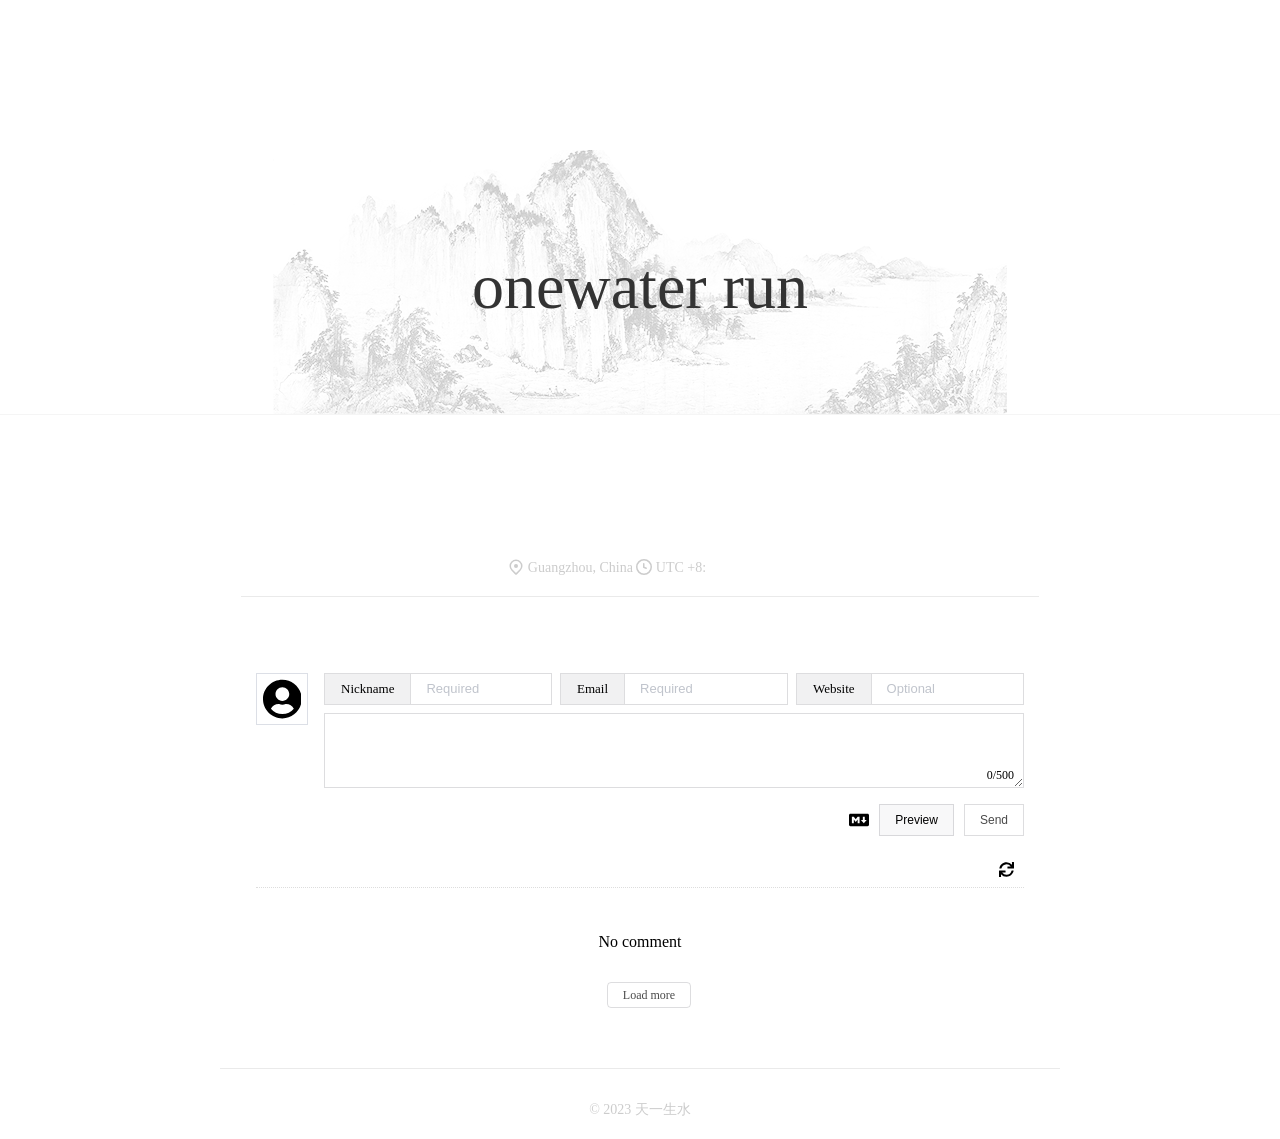
==== index.html @ 8c9af1e5 "twikoo" ====
<html>
<head>
<title>天一生水</title>
<meta name="description" content="天一生水,onewater run">
<link rel="icon" href="/onewaterrun.png"/>
<script src="/2022.11.3.js" crossorigin="anonymous"></script>
<link rel='stylesheet' href='https://font.sec.miui.com/font/css?family=MiSans:100,300,450,500,650:Chinese_Simplify,Latin&display=swap' type='text/css' media='screen' />
<style>
html, body {
    width: 100%;
    height: 100%;
}

body {
    margin: 0;
    min-height: 560px;
    min-width: 800px;
    font-family: 'MiSans';
}

.main {
    position: relative;
    top: 50%;
    margin-top: -300px;
}

.titleouter {
    border-bottom: 1px solid #f5f5f5;
}

.title {
    width: 800px;
    position: relative;
    margin: 0 auto;
    padding-top: 100px;
    padding-bottom: 90px;
    font-family: 'MiSans';
    font-weight: 100;
    font-size: 64px;
    text-align: center;
    color: #333333;
    background: url(/background.png) no-repeat center bottom;
    background-size: 800px;
}

.title img {
    vertical-align: bottom;
}

.icon {
    padding-top: 70px;
    padding-bottom: 70px;
    text-align: center;
}

.icon a {
    color: black;
    text-decoration: none;
    font-size: 0;
    margin: 0 30px;
}

.icon i {
    font-size: 28px;
    color: #cccccc;
}
.icon svg {
   width:28px;

}

.icon i:hover {
    color: #ff4500;
}

.invite {
    position: absolute;
    top: 20px;
    right: 100px;
    text-align: center;
    display: none;
}

.invite a {
    color: black;
    text-decoration: none;
    font-size: 16px;
    background: rgb(66, 133, 244);
    color: white;
    padding: 5px 10px;
}

.invite a:hover {
    background: rgb(130, 177, 255);
}

.footer {
    width: 840px;
	position: relative;
    margin: 0 auto;
    padding: 2rem 0;
    border-top: 1px solid #eaeaea;
    font-size: 14px;
    font-family: 'MiSans';
    font-weight: 500;
    text-align: center;
    color: #CCCCCC;
    padding-bottom: 20px;
}

.footer a {
    color: #cccccc;
}

.twikoo {margin:1rem auto;max-width: 60%;padding: 60px 15px 40px; border-top: 1px solid #eaeaea;}
.tk-footer {display:none;}

.state {
    color: #cccccc;
    line-height: 1.8;
	text-align: center;
    font-size: 14px;
}

.state a {
    color: #cccccc;
    text-decoration: none;
}
.state span {
    width: 62px;
    display: inline-block;
}
</style>
</head>
<body>
<div class="main">
    <div class="titleouter">
        <div class="title">onewater run</div>
    </div>
  
<div class="icon">
        <a href="https://www.jiangyu.org/" target="_blank">
        <i class="fa-solid fa-blog" title="博客"></i>
        </a>

        <a href="https://ipc.name/" target="_blank">
        <i class="fa-solid fa-shield" title="安防.视频监控"></i>
        </a>
       
       
        <a href="https://www.sudongpo.cc" target="_blank">
        <i class="fa-regular fa-lightbulb" title="苏轼研究"></i>
        </a>
       
        <a href="https://hao.jiangyu.org" target="_blank">
        <i class="fa-solid fa-bookmark" title="书签"></i>
        </a>
</div>
   
   
   
<div class="state">
<svg aria-hidden="true" focusable="false" role="img" class="StyledOcticon-sc-1lhyyr-0 jYlbIx" viewBox="0 0 16 16" width="16" height="16" fill="currentColor" style="display: inline-block; user-select: none; vertical-align: text-bottom; overflow: visible;"><path fill-rule="evenodd" d="M11.536 3.464a5 5 0 010 7.072L8 14.07l-3.536-3.535a5 5 0 117.072-7.072v.001zm1.06 8.132a6.5 6.5 0 10-9.192 0l3.535 3.536a1.5 1.5 0 002.122 0l3.535-3.536zM8 9a2 2 0 100-4 2 2 0 000 4z"></path></svg> Guangzhou, China
   
<svg aria-hidden="true" focusable="false" role="img" class="StyledOcticon-sc-1lhyyr-0 jYlbIx" viewBox="0 0 16 16" width="16" height="16" fill="currentColor" style="display: inline-block; user-select: none; vertical-align: text-bottom; overflow: visible;"><path fill-rule="evenodd" d="M1.5 8a6.5 6.5 0 1113 0 6.5 6.5 0 01-13 0zM8 0a8 8 0 100 16A8 8 0 008 0zm.5 4.75a.75.75 0 00-1.5 0v3.5a.75.75 0 00.471.696l2.5 1a.75.75 0 00.557-1.392L8.5 7.742V4.75z"></path></svg>
<a href="https://time.is/China" id="time_is_link" rel="nofollow" style="text-decoration: none"></a>UTC +8:</a>
<span id="China_z43d">  </span>
<!--<script src="//widget.time.is/t.js"></script>-->
<script>
time_is_widget.init({China_z43d:{}});
</script>
</div>
   

<div id="tcomment"></div>
<!-- <script src="https://cdn.staticfile.org/twikoo/1.6.8/twikoo.all.min.js"></script>-->
<script>
twikoo.init({
  envId: 'http://43.136.20.100:8081/',
  el: '#tcomment',
})
</script>
   

<div class="footer">&copy; 2023 天一生水</div>

</div>
</body>
</html>
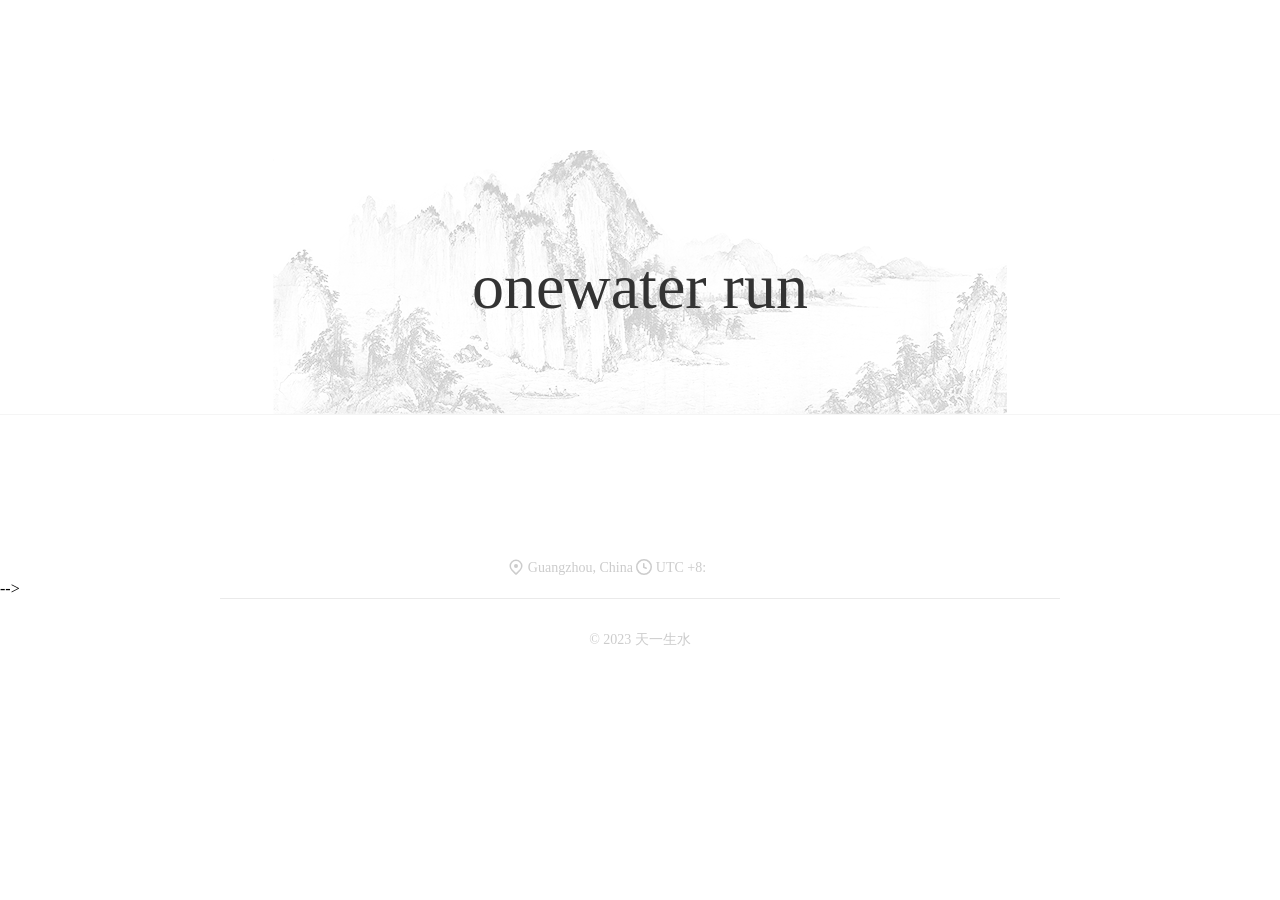
==== commit 2d033cab: "add" ====
--- a/index.html
+++ b/index.html
@@ -172,16 +172,16 @@
 </script>
 </div>
    
-
+<!--
 <div id="tcomment"></div>
-<!-- <script src="https://cdn.staticfile.org/twikoo/1.6.8/twikoo.all.min.js"></script>-->
+<!-- <script src="https://cdn.jiangyu.org/cdn/twikoo.js"></script>-->
 <script>
 twikoo.init({
-  envId: 'http://43.136.20.100:8081/',
+  envId: 'https://twikoo.onewater.run/',
   el: '#tcomment',
 })
 </script>
-   
+-->
 
 <div class="footer">&copy; 2023 天一生水</div>
 
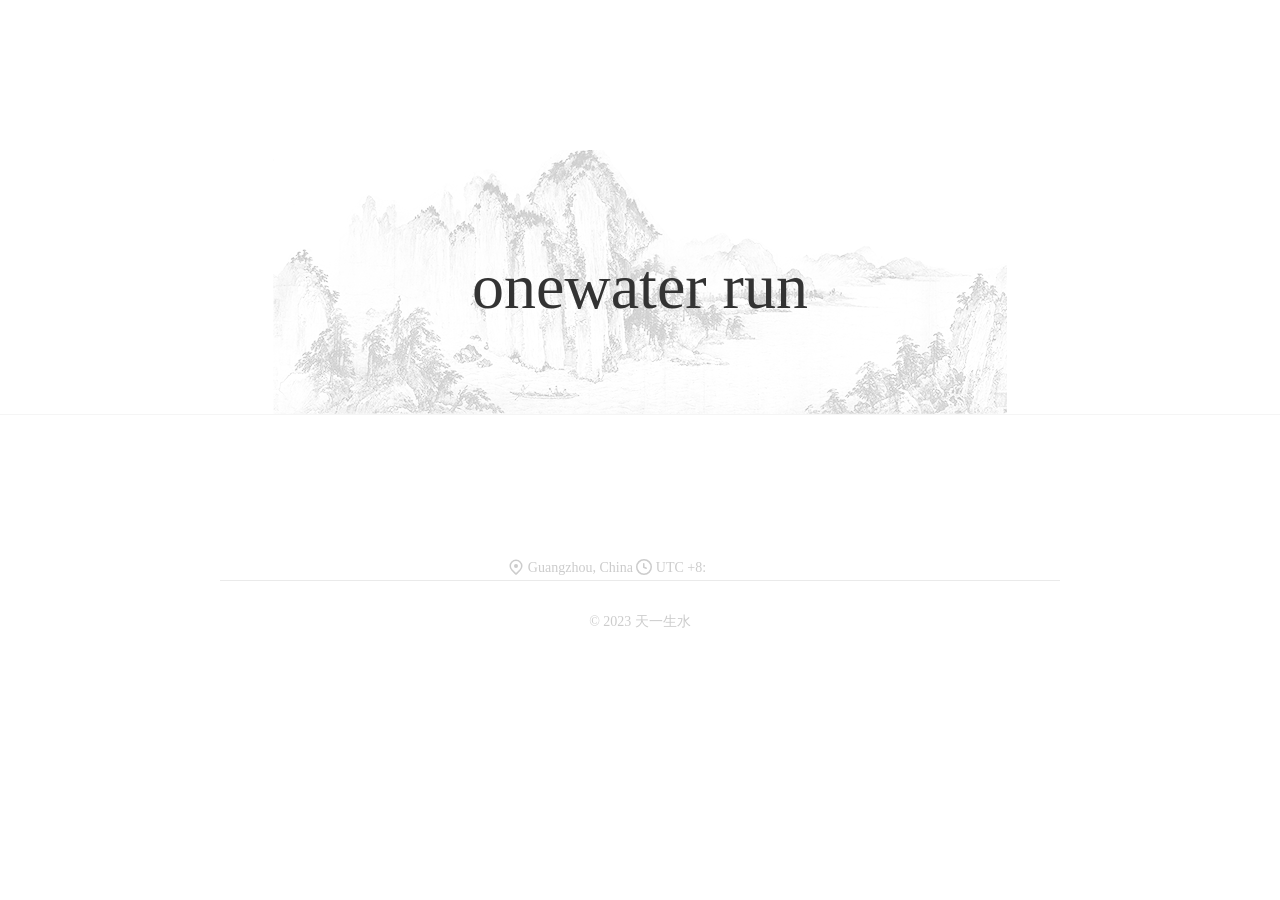
==== commit f5ee326e: "fix" ====
--- a/index.html
+++ b/index.html
@@ -174,7 +174,7 @@
    
 <!--
 <div id="tcomment"></div>
-<!-- <script src="https://cdn.jiangyu.org/cdn/twikoo.js"></script>-->
+<script src="https://cdn.jiangyu.org/cdn/twikoo.js"></script>
 <script>
 twikoo.init({
   envId: 'https://twikoo.onewater.run/',
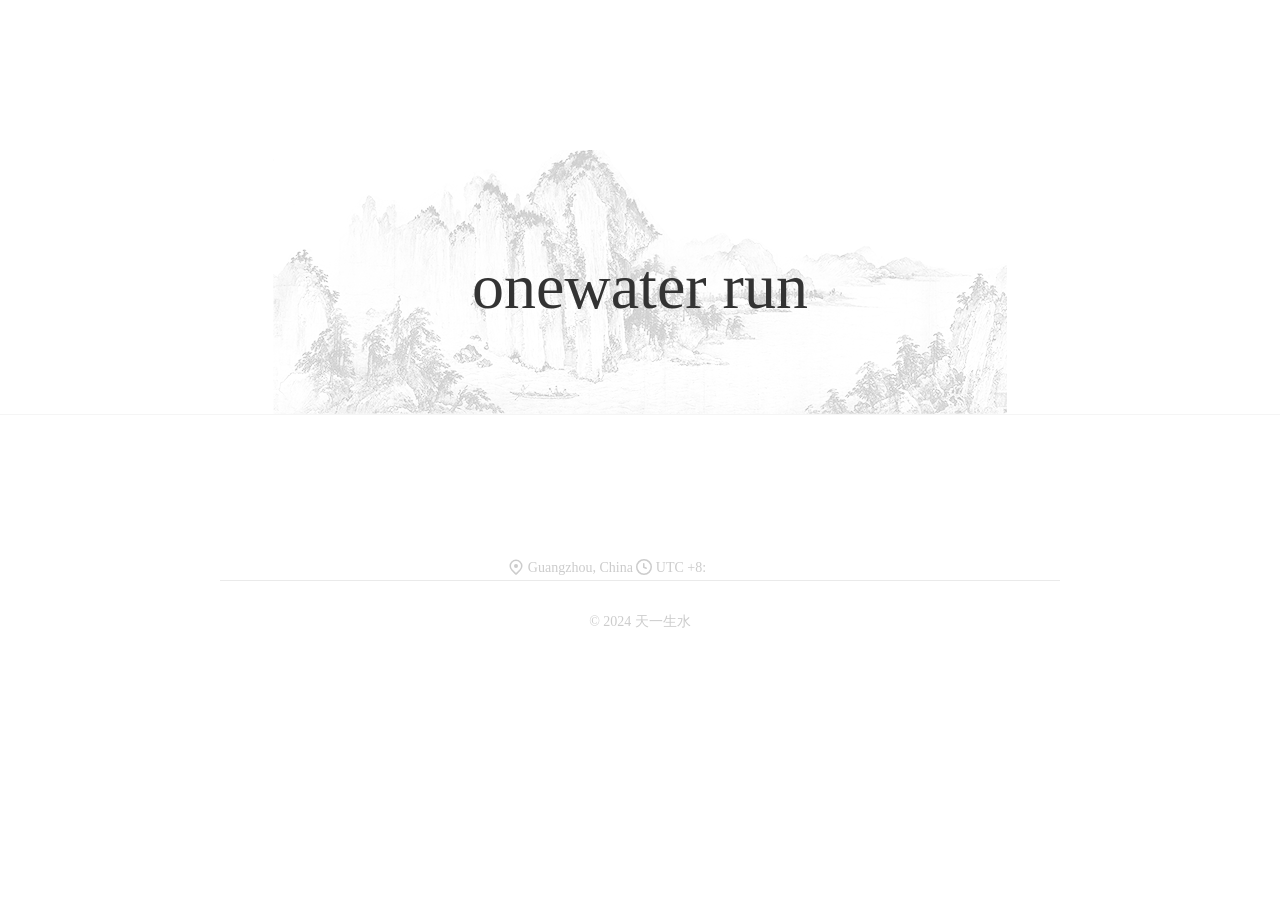
==== commit 2858077f: "hello2024" ====
--- a/index.html
+++ b/index.html
@@ -149,7 +149,7 @@
         </a>
        
        
-        <a href="https://www.sudongpo.cc" target="_blank">
+        <a href="https://www.sudongpo.org" target="_blank">
         <i class="fa-regular fa-lightbulb" title="苏轼研究"></i>
         </a>
        
@@ -183,7 +183,7 @@
 </script>
 -->
 
-<div class="footer">&copy; 2023 天一生水</div>
+<div class="footer">&copy; 2024 天一生水</div>
 
 </div>
 </body>
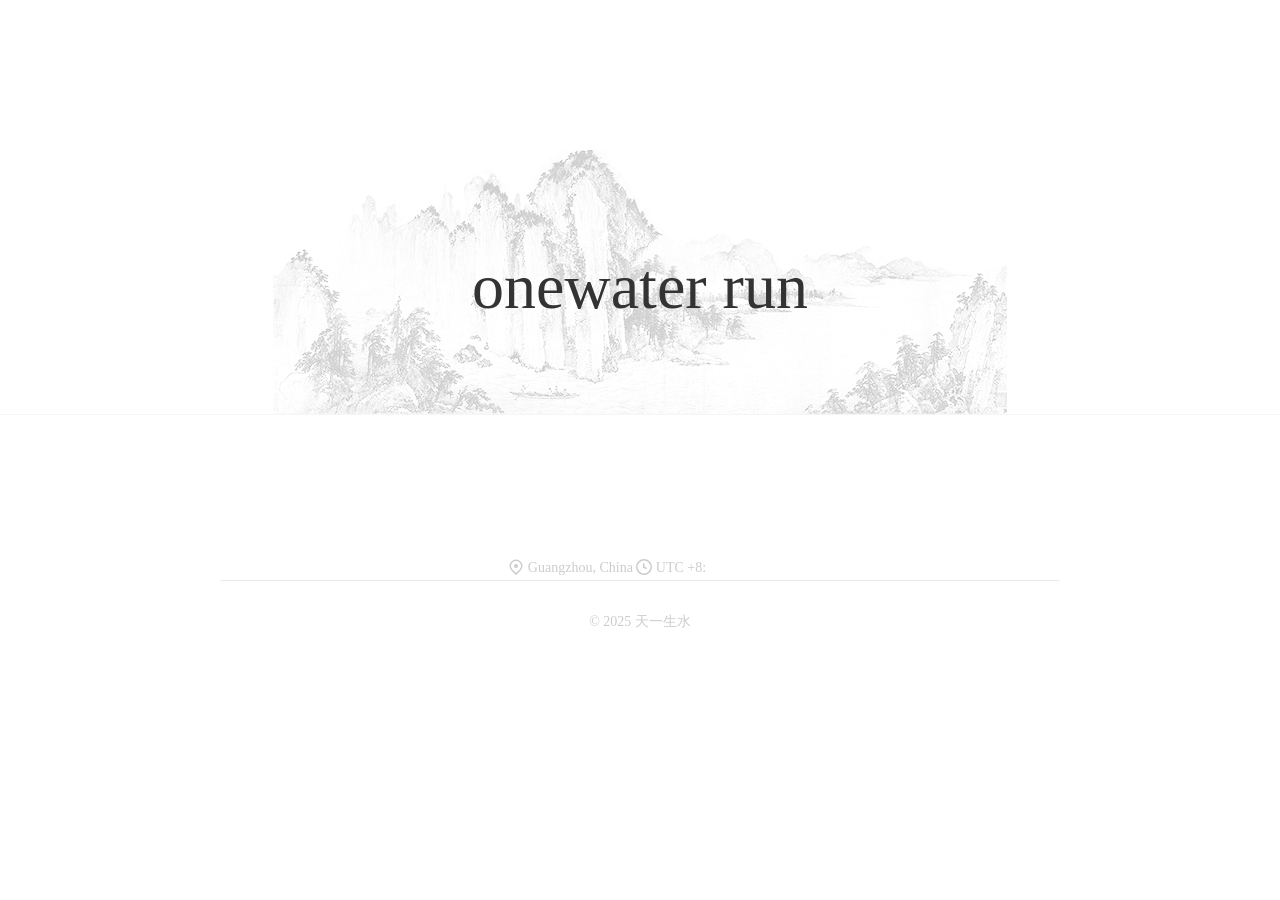
==== commit 9ca15df3: "Update index.html" ====
--- a/index.html
+++ b/index.html
@@ -183,7 +183,7 @@
 </script>
 -->
 
-<div class="footer">&copy; 2024 天一生水</div>
+<div class="footer">&copy; 2025 天一生水</div>
 
 </div>
 </body>
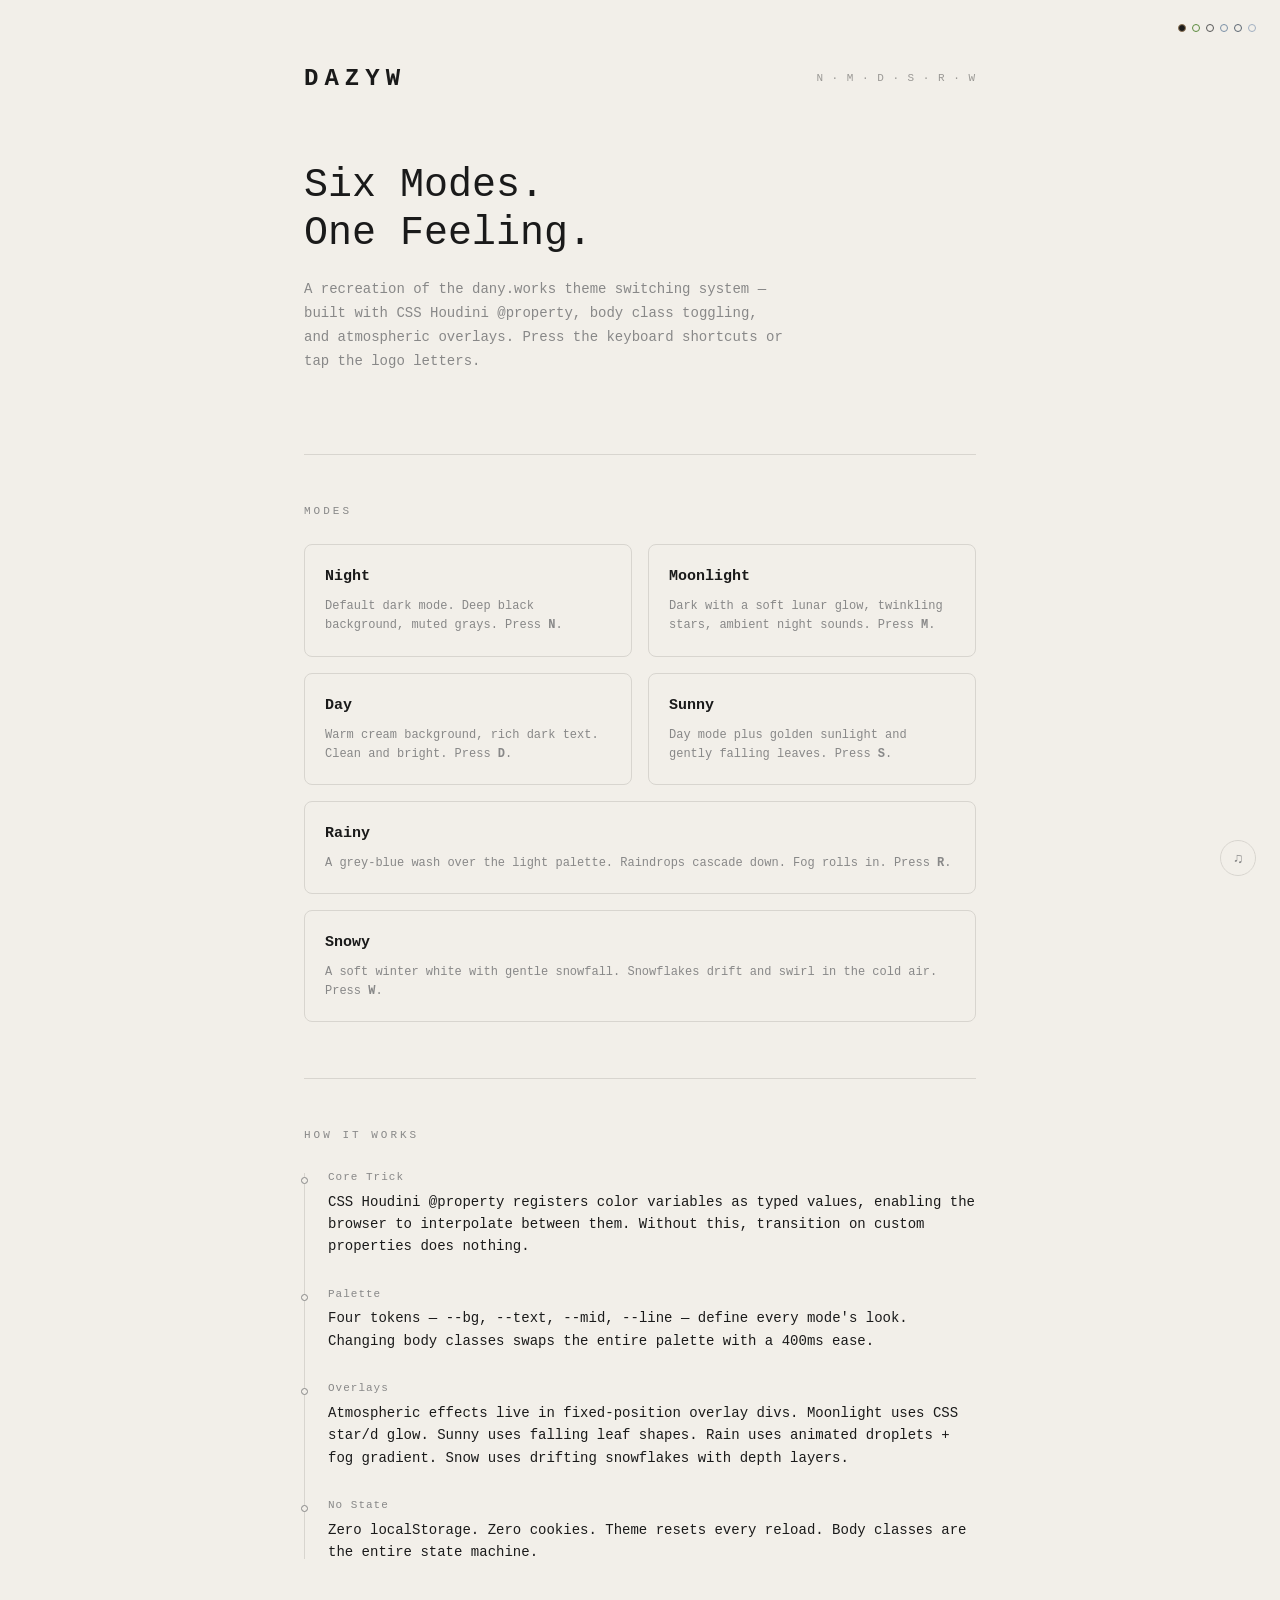
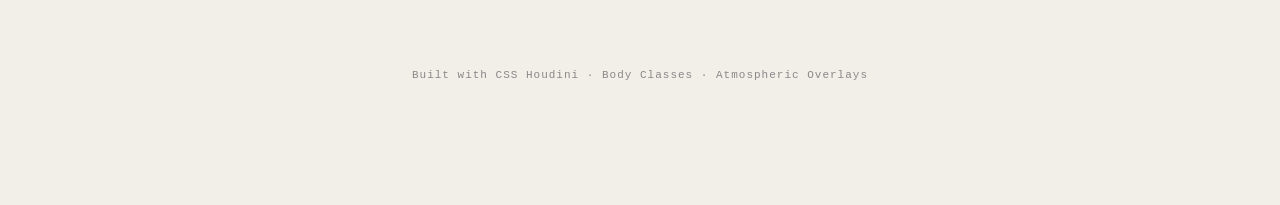
==== commit 75c07587: "Add files via upload" ====
--- a/index.html
+++ b/index.html
@@ -1,190 +1,1532 @@
-
-<html>
-<head>
-<title>天一生水</title>
-<meta name="description" content="天一生水,onewater run">
-<link rel="icon" href="/onewaterrun.png"/>
-<script src="/2022.11.3.js" crossorigin="anonymous"></script>
-<link rel='stylesheet' href='https://font.sec.miui.com/font/css?family=MiSans:100,300,450,500,650:Chinese_Simplify,Latin&display=swap' type='text/css' media='screen' />
-<style>
-html, body {
-    width: 100%;
-    height: 100%;
-}
-
-body {
-    margin: 0;
-    min-height: 560px;
-    min-width: 800px;
-    font-family: 'MiSans';
-}
-
-.main {
-    position: relative;
-    top: 50%;
-    margin-top: -300px;
-}
-
-.titleouter {
-    border-bottom: 1px solid #f5f5f5;
-}
-
-.title {
-    width: 800px;
-    position: relative;
-    margin: 0 auto;
-    padding-top: 100px;
-    padding-bottom: 90px;
-    font-family: 'MiSans';
-    font-weight: 100;
-    font-size: 64px;
-    text-align: center;
-    color: #333333;
-    background: url(/background.png) no-repeat center bottom;
-    background-size: 800px;
-}
-
-.title img {
-    vertical-align: bottom;
-}
-
-.icon {
-    padding-top: 70px;
-    padding-bottom: 70px;
-    text-align: center;
-}
-
-.icon a {
-    color: black;
-    text-decoration: none;
-    font-size: 0;
-    margin: 0 30px;
-}
-
-.icon i {
-    font-size: 28px;
-    color: #cccccc;
-}
-.icon svg {
-   width:28px;
-
-}
-
-.icon i:hover {
-    color: #ff4500;
-}
-
-.invite {
-    position: absolute;
-    top: 20px;
-    right: 100px;
-    text-align: center;
-    display: none;
-}
-
-.invite a {
-    color: black;
-    text-decoration: none;
-    font-size: 16px;
-    background: rgb(66, 133, 244);
-    color: white;
-    padding: 5px 10px;
-}
-
-.invite a:hover {
-    background: rgb(130, 177, 255);
-}
-
-.footer {
-    width: 840px;
-	position: relative;
-    margin: 0 auto;
-    padding: 2rem 0;
-    border-top: 1px solid #eaeaea;
-    font-size: 14px;
-    font-family: 'MiSans';
-    font-weight: 500;
-    text-align: center;
-    color: #CCCCCC;
-    padding-bottom: 20px;
-}
-
-.footer a {
-    color: #cccccc;
-}
-
-.twikoo {margin:1rem auto;max-width: 60%;padding: 60px 15px 40px; border-top: 1px solid #eaeaea;}
-.tk-footer {display:none;}
-
-.state {
-    color: #cccccc;
-    line-height: 1.8;
-	text-align: center;
-    font-size: 14px;
-}
-
-.state a {
-    color: #cccccc;
-    text-decoration: none;
-}
-.state span {
-    width: 62px;
-    display: inline-block;
-}
-</style>
-</head>
-<body>
-<div class="main">
-    <div class="titleouter">
-        <div class="title">onewater run</div>
-    </div>
-  
-<div class="icon">
-        <a href="https://www.jiangyu.org/" target="_blank">
-        <i class="fa-solid fa-blog" title="博客"></i>
-        </a>
-
-        <a href="https://ipc.name/" target="_blank">
-        <i class="fa-solid fa-shield" title="安防.视频监控"></i>
-        </a>
-       
-       
-        <a href="https://www.sudongpo.org" target="_blank">
-        <i class="fa-regular fa-lightbulb" title="苏轼研究"></i>
-        </a>
-       
-        <a href="https://hao.jiangyu.org" target="_blank">
-        <i class="fa-solid fa-bookmark" title="书签"></i>
-        </a>
-</div>
-   
-   
-   
-<div class="state">
-<svg aria-hidden="true" focusable="false" role="img" class="StyledOcticon-sc-1lhyyr-0 jYlbIx" viewBox="0 0 16 16" width="16" height="16" fill="currentColor" style="display: inline-block; user-select: none; vertical-align: text-bottom; overflow: visible;"><path fill-rule="evenodd" d="M11.536 3.464a5 5 0 010 7.072L8 14.07l-3.536-3.535a5 5 0 117.072-7.072v.001zm1.06 8.132a6.5 6.5 0 10-9.192 0l3.535 3.536a1.5 1.5 0 002.122 0l3.535-3.536zM8 9a2 2 0 100-4 2 2 0 000 4z"></path></svg> Guangzhou, China
-   
-<svg aria-hidden="true" focusable="false" role="img" class="StyledOcticon-sc-1lhyyr-0 jYlbIx" viewBox="0 0 16 16" width="16" height="16" fill="currentColor" style="display: inline-block; user-select: none; vertical-align: text-bottom; overflow: visible;"><path fill-rule="evenodd" d="M1.5 8a6.5 6.5 0 1113 0 6.5 6.5 0 01-13 0zM8 0a8 8 0 100 16A8 8 0 008 0zm.5 4.75a.75.75 0 00-1.5 0v3.5a.75.75 0 00.471.696l2.5 1a.75.75 0 00.557-1.392L8.5 7.742V4.75z"></path></svg>
-<a href="https://time.is/China" id="time_is_link" rel="nofollow" style="text-decoration: none"></a>UTC +8:</a>
-<span id="China_z43d">  </span>
-<!--<script src="//widget.time.is/t.js"></script>-->
-<script>
-time_is_widget.init({China_z43d:{}});
-</script>
-</div>
-   
-<!--
-<div id="tcomment"></div>
-<script src="https://cdn.jiangyu.org/cdn/twikoo.js"></script>
-<script>
-twikoo.init({
-  envId: 'https://twikoo.onewater.run/',
-  el: '#tcomment',
-})
-</script>
--->
-
-<div class="footer">&copy; 2025 天一生水</div>
-
-</div>
-</body>
-</html>
+
+<!DOCTYPE html>
+<html lang="en">
+<head>
+<meta charset="UTF-8">
+<meta name="viewport" content="width=device-width, initial-scale=1.0">
+<title>Theme Modes — Night · Moonlight · Day · Sunny · Rainy · Snowy</title>
+<style>
+/* ── CSS Houdini @property — enables smooth color interpolation ── */
+@property --bg    { syntax: '<color>'; inherits: true; initial-value: #080808; }
+@property --text  { syntax: '<color>'; inherits: true; initial-value: #b4b4b4; }
+@property --mid   { syntax: '<color>'; inherits: true; initial-value: #404040; }
+@property --line  { syntax: '<color>'; inherits: true; initial-value: #181818; }
+@property --accent { syntax: '<color>'; inherits: true; initial-value: #6b6b6b; }
+
+/* ── Reset ── */
+*, *::before, *::after { margin: 0; padding: 0; box-sizing: border-box; }
+
+body {
+  background: var(--bg);
+  color: var(--text);
+  font-family: 'SF Mono', 'Fira Code', 'Cascadia Code', monospace;
+  transition: --bg 400ms ease, --text 400ms ease, --mid 400ms ease, --line 400ms ease, --accent 400ms ease;
+  min-height: 100vh;
+  overflow-x: hidden;
+  line-height: 1.6;
+}
+
+a { color: var(--accent); text-decoration: none; transition: color 300ms; }
+a:hover { color: var(--text); }
+
+/* ── Mode color palettes ── */
+
+/* Night is default — uses @property initial-values */
+
+body.midnight {
+  --bg: #080808;
+  --text: #b4b4b4;
+  --mid: #404040;
+  --line: #181818;
+  --accent: #7a8fa6;
+}
+
+body.light {
+  --bg: #f2efe9;
+  --text: #1a1a1a;
+  --mid: #888888;
+  --line: #d8d5cf;
+  --accent: #8b7355;
+}
+
+body.rain {
+  --bg: #4a535e;
+  --text: #d8dce0;
+  --mid: #8a929a;
+  --line: #5c656e;
+  --accent: #a0aab4;
+}
+
+body.snow {
+  --bg: #d4dde7;
+  --text: #1d2936;
+  --mid: #5f7083;
+  --line: #b5c1cf;
+  --accent: #2f4154;
+}
+
+/* ── Layout ── */
+.page { max-width: 720px; margin: 0 auto; padding: 60px 24px 120px; position: relative; z-index: 1; }
+
+/* ── Header ── */
+.header { display: flex; justify-content: space-between; align-items: center; margin-bottom: 64px; }
+.logo {
+  font-size: 24px;
+  font-weight: 700;
+  letter-spacing: 6px;
+  color: var(--text);
+  cursor: default;
+  user-select: none;
+}
+.logo span {
+  display: inline-block;
+  cursor: pointer;
+  transition: opacity 200ms;
+  position: relative;
+}
+.logo span:hover { opacity: 0.7; }
+.logo span[data-hint]:hover::after {
+  content: attr(data-hint);
+  position: absolute;
+  bottom: -24px;
+  left: 50%;
+  transform: translateX(-50%);
+  font-size: 10px;
+  letter-spacing: 1px;
+  opacity: 0.5;
+  white-space: nowrap;
+}
+
+.mode-shortcuts {
+  font-size: 11px;
+  letter-spacing: 1px;
+  opacity: 0.4;
+  text-transform: uppercase;
+}
+
+/* ── Mode Indicator ── */
+.mode-indicator {
+  position: fixed;
+  top: 24px;
+  right: 24px;
+  z-index: 1000;
+  display: flex;
+  gap: 6px;
+}
+.mode-dot {
+  width: 8px;
+  height: 8px;
+  border-radius: 50%;
+  border: 1.5px solid var(--mid);
+  cursor: pointer;
+  transition: all 300ms;
+  position: relative;
+}
+.mode-dot:hover { transform: scale(1.4); }
+.mode-dot.active { background: var(--text); border-color: var(--text); }
+.mode-dot[data-mode="night"] { border-color: #555; }
+.mode-dot[data-mode="midnight"] { border-color: #7a8fa6; }
+.mode-dot[data-mode="day"] { border-color: #8b7355; }
+.mode-dot[data-mode="sunny"] { border-color: #5a8a3c; }
+.mode-dot[data-mode="rain"] { border-color: #5a6570; }
+.mode-dot[data-mode="snow"] { border-color: #a0aec0; }
+
+/* ── Hero ── */
+.hero { margin-bottom: 80px; }
+.hero h1 {
+  font-size: 40px;
+  font-weight: 300;
+  line-height: 1.2;
+  margin-bottom: 20px;
+  color: var(--text);
+}
+.hero p {
+  font-size: 14px;
+  color: var(--mid);
+  max-width: 480px;
+  line-height: 1.7;
+}
+
+/* ── Divider ── */
+.divider {
+  height: 1px;
+  background: var(--line);
+  margin: 48px 0;
+  transition: background 400ms;
+}
+
+/* ── Section ── */
+.section { margin-bottom: 56px; }
+.section-title {
+  font-size: 11px;
+  text-transform: uppercase;
+  letter-spacing: 3px;
+  color: var(--mid);
+  margin-bottom: 24px;
+}
+
+/* ── Cards ── */
+.card-grid { display: grid; grid-template-columns: 1fr 1fr; gap: 16px; }
+.card {
+  border: 1px solid var(--line);
+  border-radius: 8px;
+  padding: 20px;
+  transition: border-color 300ms, transform 200ms;
+  cursor: default;
+}
+.card:hover { border-color: var(--mid); transform: translateY(-2px); }
+.card h3 { font-size: 15px; font-weight: 600; margin-bottom: 8px; color: var(--text); }
+.card p { font-size: 12px; color: var(--mid); line-height: 1.6; }
+
+/* ── Timeline ── */
+.timeline { position: relative; padding-left: 24px; }
+.timeline::before {
+  content: '';
+  position: absolute;
+  left: 0;
+  top: 4px;
+  bottom: 4px;
+  width: 1px;
+  background: var(--line);
+}
+.timeline-item { margin-bottom: 28px; position: relative; }
+.timeline-item::before {
+  content: '';
+  position: absolute;
+  left: -27px;
+  top: 8px;
+  width: 7px;
+  height: 7px;
+  border-radius: 50%;
+  border: 1.5px solid var(--mid);
+  background: var(--bg);
+  transition: background 300ms, border-color 300ms;
+}
+.timeline-item:hover::before { background: var(--text); border-color: var(--text); }
+.timeline-date { font-size: 11px; color: var(--mid); margin-bottom: 4px; letter-spacing: 1px; }
+.timeline-text { font-size: 14px; color: var(--text); line-height: 1.6; }
+
+/* ── Footer ── */
+.footer {
+  text-align: center;
+  padding-top: 48px;
+  font-size: 11px;
+  color: var(--mid);
+  letter-spacing: 1px;
+}
+
+/* ══════════════════════════════════════════════
+   OVERLAYS — atmospheric effects
+   ══════════════════════════════════════════════ */
+
+/* ── Moonlight overlay ── */
+#moon-overlay {
+  position: fixed;
+  inset: 0;
+  pointer-events: none;
+  z-index: 999;
+  opacity: 0;
+  transition: opacity 700ms cubic-bezier(0.23, 1, 0.32, 1);
+}
+body.midnight #moon-overlay { opacity: 1; }
+
+/* ── Moon — rendered via canvas for realism ── */
+.moon-canvas-wrap {
+  position: absolute;
+  top: 5%;
+  right: 12%;
+  width: 90px;
+  height: 90px;
+}
+#moon-canvas {
+  width: 100%;
+  height: 100%;
+  border-radius: 50%;
+  filter: drop-shadow(0 0 12px rgba(200, 215, 235, 0.25))
+          drop-shadow(0 0 40px rgba(180, 200, 230, 0.10));
+}
+/* Soft halo ring around the moon */
+.moon-canvas-wrap::before {
+  content: '';
+  position: absolute;
+  inset: -45px;
+  border-radius: 50%;
+  background: radial-gradient(circle,
+    rgba(180, 200, 230, 0.08) 25%,
+    rgba(160, 185, 225, 0.03) 50%,
+    transparent 70%
+  );
+  animation: haloPulse 14s ease-in-out infinite;
+}
+/* Moonlight beam on the page */
+.moon-light-beam {
+  position: absolute;
+  top: 0;
+  right: 0;
+  width: 55%;
+  height: 100%;
+  background: radial-gradient(ellipse at 90% 6%,
+    rgba(180, 200, 230, 0.035) 0%,
+    rgba(160, 180, 215, 0.012) 35%,
+    transparent 65%
+  );
+}
+
+.stars { position: absolute; inset: 0; }
+#stars-canvas { width: 100%; height: 100%; }
+
+@keyframes haloPulse {
+  0%, 100% { transform: scale(1); opacity: 0.8; }
+  50% { transform: scale(1.06); opacity: 1; }
+}
+
+/* ── Sunny / Leaves overlay ── */
+#leaves-overlay {
+  position: fixed;
+  inset: 0;
+  pointer-events: none;
+  z-index: 999;
+  opacity: 0;
+  mix-blend-mode: multiply;
+  transition: opacity 700ms cubic-bezier(0.23, 1, 0.32, 1);
+}
+body.leaves #leaves-overlay { opacity: 1; }
+#leaves-video {
+  width: 100%;
+  height: 100%;
+  object-fit: cover;
+}
+
+/* ── Rain overlay ── */
+#rain-overlay {
+  position: fixed;
+  inset: 0;
+  pointer-events: none;
+  z-index: 999;
+  opacity: 0;
+  transition: opacity 700ms cubic-bezier(0.23, 1, 0.32, 1);
+}
+body.rain #rain-overlay { opacity: 1; }
+
+/* Rain canvas — drawn in JS for 淅淅沥沥 effect */
+#rain-canvas {
+  position: absolute;
+  inset: 0;
+  width: 100%;
+  height: 100%;
+}
+.rain-fog {
+  position: absolute;
+  inset: 0;
+  background:
+    radial-gradient(ellipse at 50% 100%, rgba(70, 80, 95, 0.15) 0%, transparent 45%),
+    radial-gradient(ellipse at 20% 85%, rgba(60, 70, 85, 0.08) 0%, transparent 35%),
+    radial-gradient(ellipse at 80% 90%, rgba(55, 65, 80, 0.06) 0%, transparent 30%);
+  animation: fogDrift 25s ease-in-out infinite alternate;
+}
+
+@keyframes fogDrift {
+  0%   { transform: translateX(-1.5%); opacity: 0.7; }
+  100% { transform: translateX(1.5%); opacity: 1; }
+}
+
+/* ── Snow overlay ── */
+#snow-overlay {
+  position: fixed;
+  inset: 0;
+  pointer-events: none;
+  z-index: 999;
+  opacity: 0;
+  transition: opacity 700ms cubic-bezier(0.23, 1, 0.32, 1);
+}
+body.snow #snow-overlay { opacity: 1; }
+
+#snow-canvas {
+  position: absolute;
+  inset: 0;
+  width: 100%;
+  height: 100%;
+}
+
+.snow-glow {
+  position: absolute;
+  inset: 0;
+  background:
+    linear-gradient(180deg, rgba(53, 67, 82, 0.22) 0%, rgba(70, 88, 109, 0.12) 35%, rgba(25, 34, 46, 0.08) 100%),
+    radial-gradient(ellipse at 18% 18%, rgba(255, 255, 255, 0.34) 0%, transparent 38%),
+    radial-gradient(ellipse at 82% 26%, rgba(240, 247, 255, 0.22) 0%, transparent 34%),
+    radial-gradient(ellipse at 50% 0%, rgba(255, 255, 255, 0.12) 0%, transparent 55%);
+  animation: snowGlowPulse 8s ease-in-out infinite alternate;
+}
+
+@keyframes snowGlowPulse {
+  0% { opacity: 0.6; }
+  100% { opacity: 1; }
+}
+
+/* ── Mode toast notification ── */
+.mode-toast {
+  position: fixed;
+  bottom: 32px;
+  left: 50%;
+  transform: translateX(-50%) translateY(20px);
+  font-size: 12px;
+  letter-spacing: 2px;
+  text-transform: uppercase;
+  color: var(--text);
+  opacity: 0;
+  transition: opacity 400ms, transform 400ms;
+  pointer-events: none;
+  z-index: 1001;
+  background: var(--bg);
+  padding: 8px 20px;
+  border: 1px solid var(--line);
+  border-radius: 20px;
+}
+.mode-toast.visible {
+  opacity: 1;
+  transform: translateX(-50%) translateY(0);
+}
+
+/* ── Audio toggle ── */
+.audio-toggle {
+  position: fixed;
+  bottom: 24px;
+  right: 24px;
+  width: 36px;
+  height: 36px;
+  border-radius: 50%;
+  border: 1px solid var(--line);
+  background: var(--bg);
+  color: var(--mid);
+  font-size: 14px;
+  cursor: pointer;
+  z-index: 1001;
+  display: flex;
+  align-items: center;
+  justify-content: center;
+  transition: border-color 300ms, color 300ms;
+}
+.audio-toggle:hover { border-color: var(--mid); color: var(--text); }
+.audio-toggle.muted { opacity: 0.4; }
+</style>
+</head>
+<body class="light">
+
+<!-- ═══ Atmospheric Overlays ═══ -->
+
+<!-- Moonlight -->
+<div id="moon-overlay">
+  <div class="moon-light-beam"></div>
+  <div class="stars"><canvas id="stars-canvas"></canvas></div>
+  <div class="moon-canvas-wrap">
+    <canvas id="moon-canvas" width="480" height="480"></canvas>
+  </div>
+</div>
+
+<!-- Sunny / Leaves -->
+<div id="leaves-overlay">
+  <video id="leaves-video" src="assets/leaves.mp4" autoplay muted loop playsinline></video>
+</div>
+
+<!-- Rainy -->
+<div id="rain-overlay">
+  <div class="rain-fog"></div>
+  <canvas id="rain-canvas"></canvas>
+</div>
+
+<!-- Snowy -->
+<div id="snow-overlay">
+  <div class="snow-glow"></div>
+  <canvas id="snow-canvas"></canvas>
+</div>
+
+<!-- ═══ Ambient Audio Files ═══ -->
+<audio id="forest-audio" src="assets/forest.mp3" loop preload="auto"></audio>
+
+<!-- ═══ Mode Indicator ═══ -->
+<div class="mode-indicator">
+  <div class="mode-dot" data-mode="day" title="Day (D)"></div>
+  <div class="mode-dot" data-mode="sunny" title="Sunny (S)"></div>
+  <div class="mode-dot" data-mode="night" title="Night (N)"></div>
+  <div class="mode-dot" data-mode="midnight" title="Moonlight (M)"></div>
+  <div class="mode-dot" data-mode="rain" title="Rainy (R)"></div>
+  <div class="mode-dot" data-mode="snow" title="Snowy (W)"></div>
+</div>
+
+<!-- ═══ Page Content ═══ -->
+<div class="page">
+  <header class="header">
+    <div class="logo">
+      <span data-mode="day" data-hint="Day">D</span><span data-mode="sunny" data-hint="Sunny">A</span><span data-mode="night" data-hint="Night">Z</span><span data-mode="rain" data-hint="Rain">Y</span><span data-mode="snow" data-hint="Snow">W</span>
+    </div>
+    <div class="mode-shortcuts">N · M · D · S · R · W</div>
+  </header>
+
+  <section class="hero">
+    <h1>Six Modes.<br>One Feeling.</h1>
+    <p>A recreation of the dany.works theme switching system — built with CSS Houdini <code>@property</code>, body class toggling, and atmospheric overlays. Press the keyboard shortcuts or tap the logo letters.</p>
+  </section>
+
+  <div class="divider"></div>
+
+  <section class="section">
+    <div class="section-title">Modes</div>
+    <div class="card-grid">
+      <div class="card">
+        <h3>Night</h3>
+        <p>Default dark mode. Deep black background, muted grays. Press <strong>N</strong>.</p>
+      </div>
+      <div class="card">
+        <h3>Moonlight</h3>
+        <p>Dark with a soft lunar glow, twinkling stars, ambient night sounds. Press <strong>M</strong>.</p>
+      </div>
+      <div class="card">
+        <h3>Day</h3>
+        <p>Warm cream background, rich dark text. Clean and bright. Press <strong>D</strong>.</p>
+      </div>
+      <div class="card">
+        <h3>Sunny</h3>
+        <p>Day mode plus golden sunlight and gently falling leaves. Press <strong>S</strong>.</p>
+      </div>
+      <div class="card" style="grid-column: span 2;">
+        <h3>Rainy</h3>
+        <p>A grey-blue wash over the light palette. Raindrops cascade down. Fog rolls in. Press <strong>R</strong>.</p>
+      </div>
+      <div class="card" style="grid-column: span 2;">
+        <h3>Snowy</h3>
+        <p>A soft winter white with gentle snowfall. Snowflakes drift and swirl in the cold air. Press <strong>W</strong>.</p>
+      </div>
+    </div>
+  </section>
+
+  <div class="divider"></div>
+
+  <section class="section">
+    <div class="section-title">How It Works</div>
+    <div class="timeline">
+      <div class="timeline-item">
+        <div class="timeline-date">Core Trick</div>
+        <div class="timeline-text">CSS Houdini <code>@property</code> registers color variables as typed values, enabling the browser to interpolate between them. Without this, <code>transition</code> on custom properties does nothing.</div>
+      </div>
+      <div class="timeline-item">
+        <div class="timeline-date">Palette</div>
+        <div class="timeline-text">Four tokens — <code>--bg</code>, <code>--text</code>, <code>--mid</code>, <code>--line</code> — define every mode's look. Changing body classes swaps the entire palette with a 400ms ease.</div>
+      </div>
+      <div class="timeline-item">
+        <div class="timeline-date">Overlays</div>
+        <div class="timeline-text">Atmospheric effects live in fixed-position overlay divs. Moonlight uses CSS star/d glow. Sunny uses falling leaf shapes. Rain uses animated droplets + fog gradient. Snow uses drifting snowflakes with depth layers.</div>
+      </div>
+      <div class="timeline-item">
+        <div class="timeline-date">No State</div>
+        <div class="timeline-text">Zero localStorage. Zero cookies. Theme resets every reload. Body classes are the entire state machine.</div>
+      </div>
+    </div>
+  </section>
+
+  <div class="footer">Built with CSS Houdini · Body Classes · Atmospheric Overlays</div>
+</div>
+
+<!-- ═══ Mode Toast ═══ -->
+<div class="mode-toast" id="toast"></div>
+
+<!-- ═══ Audio Toggle ═══ -->
+<button class="audio-toggle" id="audio-toggle" title="Toggle ambient audio">♫</button>
+
+<script>
+// ═══════════════════════════════════════════
+// Generate overlay elements
+// ═══════════════════════════════════════════
+
+// Stars — Canvas-based with natural scintillation
+const starsState = { active: false, raf: null };
+
+(function initStars() {
+  const canvas = document.getElementById('stars-canvas');
+  const ctx = canvas.getContext('2d');
+  let W, H;
+
+  function resize() {
+    const dpr = window.devicePixelRatio || 1;
+    W = window.innerWidth;
+    H = window.innerHeight;
+    canvas.width = W * dpr;
+    canvas.height = H * dpr;
+    ctx.scale(dpr, dpr);
+  }
+  resize();
+  window.addEventListener('resize', resize);
+
+  // Star color temperatures
+  const colors = [
+    [200, 210, 230],  // cool white
+    [220, 215, 200],  // warm white
+    [170, 195, 240],  // blue-white
+    [240, 225, 180],  // yellow
+    [230, 195, 175],  // orange
+  ];
+
+  // Generate star data
+  const stars = [];
+  for (let i = 0; i < 150; i++) {
+    const isBright = Math.random() < 0.12;
+    const c = colors[Math.floor(Math.random() * colors.length)];
+    stars.push({
+      x: Math.random() * 100,  // percent
+      y: Math.random() * 60,   // percent — upper 60% of sky
+      baseR: isBright ? (1.2 + Math.random() * 1.2) : (0.4 + Math.random() * 0.8),
+      r: c[0], g: c[1], b: c[2],
+      baseAlpha: isBright ? (0.5 + Math.random() * 0.3) : (0.15 + Math.random() * 0.25),
+      // Each star has its own oscillation phase and speed
+      phase: Math.random() * Math.PI * 2,
+      speed: 0.3 + Math.random() * 0.8,  // radians per second
+      // Scintillation: amplitude of flicker
+      flickerAmp: isBright ? (0.15 + Math.random() * 0.2) : (0.08 + Math.random() * 0.12),
+      // Occasional bright flash
+      flashPhase: Math.random() * Math.PI * 2,
+      flashSpeed: 0.05 + Math.random() * 0.1,
+      isBright,
+    });
+  }
+
+  let lastTime = 0;
+
+  function tick(time) {
+    if (!starsState.active) return;
+    const t = time * 0.001; // seconds
+    const dt = lastTime ? t - lastTime : 0.016;
+    lastTime = t;
+
+    ctx.clearRect(0, 0, W, H);
+
+    for (const s of stars) {
+      const px = s.x * W / 100;
+      const py = s.y * H / 100;
+
+      // Primary oscillation — smooth breathing
+      const osc = Math.sin(s.phase + t * s.speed);
+      // Secondary faster shimmer
+      const shimmer = Math.sin(s.phase * 3.7 + t * s.speed * 2.3) * 0.3;
+      // Rare bright flash (scintillation spike)
+      const flash = Math.pow(Math.max(0, Math.sin(s.flashPhase + t * s.flashSpeed)), 12) * 0.4;
+
+      const alpha = Math.max(0.02, s.baseAlpha + (osc + shimmer) * s.flickerAmp + flash);
+      const radius = s.baseR * (1 + flash * 0.5);
+
+      // Draw star core
+      ctx.beginPath();
+      ctx.arc(px, py, radius, 0, Math.PI * 2);
+      ctx.fillStyle = `rgba(${s.r},${s.g},${s.b},${alpha})`;
+      ctx.fill();
+
+      // Glow for bright stars
+      if (s.isBright && alpha > 0.4) {
+        const glow = ctx.createRadialGradient(px, py, 0, px, py, radius * 3.5);
+        glow.addColorStop(0, `rgba(${s.r},${s.g},${s.b},${alpha * 0.25})`);
+        glow.addColorStop(1, 'transparent');
+        ctx.beginPath();
+        ctx.arc(px, py, radius * 3.5, 0, Math.PI * 2);
+        ctx.fillStyle = glow;
+        ctx.fill();
+      }
+    }
+
+    starsState.raf = requestAnimationFrame(tick);
+  }
+
+  starsState.start = function() {
+    if (starsState.active) return;
+    resize();
+    lastTime = 0;
+    starsState.active = true;
+    starsState.raf = requestAnimationFrame(tick);
+  };
+  starsState.stop = function() {
+    starsState.active = false;
+    if (starsState.raf) cancelAnimationFrame(starsState.raf);
+    ctx.clearRect(0, 0, W, H);
+  };
+})();
+
+// ═══════════════════════════════════════════
+// Canvas Moon — procedural surface with craters, maria, terminator
+// ═══════════════════════════════════════════
+(function renderMoon() {
+  const c = document.getElementById('moon-canvas');
+  const ctx = c.getContext('2d');
+  const S = c.width; // 480 — supersampled, displayed at 90px CSS
+  const R = S / 2;
+  const cx = R, cy = R;
+
+  // Seeded random
+  let seed = 42;
+  function srand() { seed = (seed * 16807 + 0) % 2147483647; return (seed - 1) / 2147483646; }
+
+  // Clip everything to the disk
+  ctx.beginPath(); ctx.arc(cx, cy, R, 0, Math.PI * 2); ctx.clip();
+
+  // 1) Base — smooth lit surface, light from upper-left
+  const base = ctx.createRadialGradient(cx * 0.72, cy * 0.68, R * 0.02, cx, cy, R);
+  base.addColorStop(0, '#e2ddd2');
+  base.addColorStop(0.3, '#d5d0c5');
+  base.addColorStop(0.65, '#c0bbb0');
+  base.addColorStop(1, '#aaa59a');
+  ctx.fillStyle = base;
+  ctx.fillRect(0, 0, S, S);
+
+  // 2) Lunar maria — soft dark regions
+  const maria = [
+    { x: 0.36, y: 0.30, rx: 0.20, ry: 0.13, a: 0.10 },
+    { x: 0.46, y: 0.54, rx: 0.15, ry: 0.11, a: 0.08 },
+    { x: 0.56, y: 0.40, rx: 0.11, ry: 0.15, a: 0.07 },
+    { x: 0.30, y: 0.62, rx: 0.13, ry: 0.10, a: 0.06 },
+  ];
+  maria.forEach(m => {
+    const g = ctx.createRadialGradient(m.x * S, m.y * S, 0, m.x * S, m.y * S, Math.max(m.rx, m.ry) * S);
+    g.addColorStop(0, `rgba(75, 72, 65, ${m.a})`);
+    g.addColorStop(0.5, `rgba(80, 77, 70, ${m.a * 0.4})`);
+    g.addColorStop(1, 'transparent');
+    ctx.fillStyle = g;
+    ctx.beginPath();
+    ctx.ellipse(m.x * S, m.y * S, m.rx * S, m.ry * S, srand() * 0.4, 0, Math.PI * 2);
+    ctx.fill();
+  });
+
+  // 3) Craters — just 4 subtle ones
+  const craters = [
+    { x: 0.32, y: 0.28, r: 0.055 },
+    { x: 0.52, y: 0.35, r: 0.035 },
+    { x: 0.40, y: 0.56, r: 0.045 },
+    { x: 0.60, y: 0.58, r: 0.03 },
+  ];
+  craters.forEach(cr => {
+    const px = cr.x * S, py = cr.y * S, pr = cr.r * S;
+    // Shadow
+    const shadow = ctx.createRadialGradient(px + pr * 0.12, py + pr * 0.12, pr * 0.2, px, py, pr);
+    shadow.addColorStop(0, 'rgba(50, 45, 40, 0.10)');
+    shadow.addColorStop(0.8, 'rgba(50, 45, 40, 0.05)');
+    shadow.addColorStop(1, 'transparent');
+    ctx.fillStyle = shadow;
+    ctx.beginPath(); ctx.arc(px, py, pr, 0, Math.PI * 2); ctx.fill();
+    // Highlight rim
+    ctx.strokeStyle = 'rgba(230, 225, 218, 0.06)';
+    ctx.lineWidth = 1.5;
+    ctx.beginPath(); ctx.arc(px - pr * 0.06, py - pr * 0.06, pr * 0.8, -Math.PI * 0.7, Math.PI * 0.15); ctx.stroke();
+  });
+
+  // 4) Terminator — dark limb on the right side
+  const terminator = ctx.createLinearGradient(cx * 0.5, 0, S, 0);
+  terminator.addColorStop(0, 'transparent');
+  terminator.addColorStop(0.55, 'transparent');
+  terminator.addColorStop(0.8, 'rgba(12, 15, 28, 0.2)');
+  terminator.addColorStop(1, 'rgba(5, 8, 18, 0.55)');
+  ctx.fillStyle = terminator;
+  ctx.fillRect(0, 0, S, S);
+
+  // 5) Earthshine — very faint blue on dark limb
+  const es = ctx.createRadialGradient(cx + R * 0.65, cy, 0, cx + R * 0.65, cy, R * 0.5);
+  es.addColorStop(0, 'rgba(100, 130, 180, 0.03)');
+  es.addColorStop(1, 'transparent');
+  ctx.fillStyle = es;
+  ctx.fillRect(0, 0, S, S);
+
+  // 6) Limb darkening — edges fade
+  const limb = ctx.createRadialGradient(cx, cy, R * 0.65, cx, cy, R);
+  limb.addColorStop(0, 'transparent');
+  limb.addColorStop(0.85, 'rgba(25, 22, 18, 0.06)');
+  limb.addColorStop(1, 'rgba(15, 12, 8, 0.18)');
+  ctx.fillStyle = limb;
+  ctx.fillRect(0, 0, S, S);
+})();
+
+// ═══════════════════════════════════════════
+// Canvas Snow — snowflake shapes with drifting wind
+// ═══════════════════════════════════════════
+const snowState = { active: false, raf: null };
+
+(function initSnow() {
+  const canvas = document.getElementById('snow-canvas');
+  const ctx = canvas.getContext('2d');
+  let W, H;
+  let time = 0;
+  const flakes = [];
+
+  function resize() {
+    const dpr = window.devicePixelRatio || 1;
+    W = window.innerWidth;
+    H = window.innerHeight;
+    canvas.width = W * dpr;
+    canvas.height = H * dpr;
+    canvas.style.width = `${W}px`;
+    canvas.style.height = `${H}px`;
+    ctx.setTransform(dpr, 0, 0, dpr, 0, 0);
+  }
+  resize();
+  window.addEventListener('resize', resize);
+
+  function createFlake(layer, fresh = true) {
+    const size = layer.sizeMin + Math.random() * (layer.sizeMax - layer.sizeMin);
+    return {
+      x: Math.random() * (W + 160) - 80,
+      y: fresh ? Math.random() * H : -size * (10 + Math.random() * 18),
+      size,
+      speed: layer.speedMin + Math.random() * (layer.speedMax - layer.speedMin),
+      wobbleAmp: layer.wobble * (0.7 + Math.random() * 0.7),
+      wobblePhase: Math.random() * Math.PI * 2,
+      wobbleSpeed: 0.008 + Math.random() * 0.018,
+      alpha: layer.alphaMin + Math.random() * (layer.alphaMax - layer.alphaMin),
+      baseDrift: layer.driftMin + Math.random() * (layer.driftMax - layer.driftMin),
+      windWeight: layer.windWeight * (0.8 + Math.random() * 0.5),
+      rotation: Math.random() * Math.PI * 2,
+      rotationSpeed: (Math.random() - 0.5) * 0.01,
+      detail: layer.detail,
+      branchScale: layer.branchScale,
+      glow: layer.glow
+    };
+  }
+
+  function spawnFlakes() {
+    flakes.length = 0;
+    const layers = [
+      { count: 34, sizeMin: 3.2, sizeMax: 5.2, speedMin: 1.15, speedMax: 1.9, wobble: 0.65, alphaMin: 0.62, alphaMax: 0.82, driftMin: -0.34, driftMax: 0.34, windWeight: 1.35, detail: 2, branchScale: 1.12, glow: 0.2 },
+      { count: 84, sizeMin: 1.9, sizeMax: 3.3, speedMin: 0.72, speedMax: 1.28, wobble: 0.45, alphaMin: 0.36, alphaMax: 0.62, driftMin: -0.24, driftMax: 0.24, windWeight: 1.04, detail: 1, branchScale: 0.9, glow: 0.08 },
+      { count: 150, sizeMin: 0.8, sizeMax: 1.55, speedMin: 0.4, speedMax: 0.9, wobble: 0.24, alphaMin: 0.12, alphaMax: 0.32, driftMin: -0.14, driftMax: 0.15, windWeight: 0.78, detail: 0, branchScale: 0.6, glow: 0.02 },
+    ];
+
+    layers.forEach(layer => {
+      for (let i = 0; i < layer.count; i++) {
+        flakes.push(createFlake(layer, true));
+      }
+    });
+  }
+  spawnFlakes();
+
+  function getWind(tick) {
+    const breeze = Math.sin(tick * 0.016) * 1.02 + Math.sin(tick * 0.0054 + 1.2) * 1.2;
+    const gust = Math.pow((Math.sin(tick * 0.0028 - 0.8) + 1) * 0.5, 4) * 2.85;
+    return breeze + gust - 0.58;
+  }
+
+  function drawSnowflake(flake, windPush) {
+    const { x, y, size, alpha, detail, branchScale, glow, rotation } = flake;
+
+    if (glow > 0) {
+      const halo = ctx.createRadialGradient(x, y, 0, x, y, size * 4.5);
+      halo.addColorStop(0, `rgba(255, 255, 255, ${alpha * glow})`);
+      halo.addColorStop(1, 'rgba(255, 255, 255, 0)');
+      ctx.beginPath();
+      ctx.arc(x, y, size * 4.5, 0, Math.PI * 2);
+      ctx.fillStyle = halo;
+      ctx.fill();
+    }
+
+    ctx.save();
+    ctx.translate(x, y);
+    ctx.rotate(rotation);
+    ctx.strokeStyle = `rgba(255, 255, 255, ${alpha})`;
+    ctx.fillStyle = `rgba(255, 255, 255, ${Math.min(alpha + 0.08, 0.92)})`;
+    ctx.lineWidth = Math.max(0.7, size * 0.25);
+    ctx.lineCap = 'round';
+    ctx.lineJoin = 'round';
+
+    if (detail === 0 && Math.abs(windPush) > 0.35) {
+      const trail = Math.min(14, size * 7 + Math.abs(windPush) * 4);
+      ctx.strokeStyle = `rgba(255, 255, 255, ${alpha * 0.65})`;
+      ctx.lineWidth = Math.max(0.45, size * 0.18);
+      ctx.beginPath();
+      ctx.moveTo(-trail, trail * 0.12);
+      ctx.lineTo(0, 0);
+      ctx.stroke();
+      ctx.strokeStyle = `rgba(255, 255, 255, ${alpha})`;
+      ctx.lineWidth = Math.max(0.7, size * 0.25);
+    }
+
+    const armLength = size * 2.6;
+    const branchNear = armLength * 0.45;
+    const branchFar = armLength * 0.72;
+    const branchLen = size * 0.78 * branchScale;
+
+    ctx.beginPath();
+    for (let i = 0; i < 6; i++) {
+      const angle = (Math.PI / 3) * i;
+      const dx = Math.cos(angle);
+      const dy = Math.sin(angle);
+
+      ctx.moveTo(0, 0);
+      ctx.lineTo(dx * armLength, dy * armLength);
+
+      if (detail >= 1) {
+        const bx = dx * branchNear;
+        const by = dy * branchNear;
+        ctx.moveTo(bx, by);
+        ctx.lineTo(
+          bx + Math.cos(angle + Math.PI * 0.68) * branchLen,
+          by + Math.sin(angle + Math.PI * 0.68) * branchLen
+        );
+        ctx.moveTo(bx, by);
+        ctx.lineTo(
+          bx + Math.cos(angle - Math.PI * 0.68) * branchLen,
+          by + Math.sin(angle - Math.PI * 0.68) * branchLen
+        );
+      }
+
+      if (detail >= 2) {
+        const tx = dx * branchFar;
+        const ty = dy * branchFar;
+        ctx.moveTo(tx, ty);
+        ctx.lineTo(
+          tx + Math.cos(angle + Math.PI * 0.78) * branchLen * 0.75,
+          ty + Math.sin(angle + Math.PI * 0.78) * branchLen * 0.75
+        );
+        ctx.moveTo(tx, ty);
+        ctx.lineTo(
+          tx + Math.cos(angle - Math.PI * 0.78) * branchLen * 0.75,
+          ty + Math.sin(angle - Math.PI * 0.78) * branchLen * 0.75
+        );
+      }
+    }
+    ctx.stroke();
+
+    ctx.beginPath();
+    ctx.arc(0, 0, Math.max(0.45, size * 0.22), 0, Math.PI * 2);
+    ctx.fill();
+    ctx.restore();
+  }
+
+  function tick() {
+    if (!snowState.active) return;
+    ctx.clearRect(0, 0, W, H);
+    time += 1;
+
+    const wind = getWind(time);
+
+    for (let i = 0; i < flakes.length; i++) {
+      const f = flakes[i];
+      const sway = Math.sin(f.wobblePhase + time * f.wobbleSpeed) * f.wobbleAmp;
+      const windPush = wind * f.windWeight;
+
+      f.y += f.speed * (1 + Math.abs(windPush) * 0.16);
+      f.x += f.baseDrift + sway + windPush * 1.22;
+      f.rotation += f.rotationSpeed + windPush * 0.018;
+
+      if (f.y > H + f.size * 6) {
+        flakes[i] = createFlake({
+          count: 1,
+          sizeMin: f.size * 0.85,
+          sizeMax: f.size * 1.05,
+          speedMin: Math.max(0.2, f.speed * 0.92),
+          speedMax: f.speed * 1.08,
+          wobble: f.wobbleAmp,
+          alphaMin: Math.max(0.1, f.alpha * 0.92),
+          alphaMax: Math.min(0.9, f.alpha * 1.05),
+          driftMin: f.baseDrift - 0.05,
+          driftMax: f.baseDrift + 0.05,
+          windWeight: f.windWeight,
+          detail: f.detail,
+          branchScale: f.branchScale,
+          glow: f.glow
+        }, false);
+        continue;
+      }
+
+      if (f.x > W + 90) f.x = -90;
+      if (f.x < -90) f.x = W + 90;
+
+      drawSnowflake(f, windPush);
+    }
+
+    snowState.raf = requestAnimationFrame(tick);
+  }
+
+  snowState.start = function() {
+    if (snowState.active) return;
+    resize();
+    spawnFlakes();
+    snowState.active = true;
+    tick();
+  };
+  snowState.stop = function() {
+    snowState.active = false;
+    if (snowState.raf) cancelAnimationFrame(snowState.raf);
+    ctx.clearRect(0, 0, W, H);
+  };
+})();
+
+// ═══════════════════════════════════════════
+// Canvas Rain — 淅淅沥沥 effect with splashes
+// ═══════════════════════════════════════════
+const rainState = { active: false, raf: null };
+
+(function initRain() {
+  const canvas = document.getElementById('rain-canvas');
+  const ctx = canvas.getContext('2d');
+  let W, H;
+
+  function resize() {
+    const dpr = window.devicePixelRatio || 1;
+    W = window.innerWidth;
+    H = window.innerHeight;
+    canvas.width = W * dpr;
+    canvas.height = H * dpr;
+    ctx.scale(dpr, dpr);
+  }
+  resize();
+  window.addEventListener('resize', resize);
+
+  // Drop pool — three layers
+  const drops = [];
+  const splashes = [];
+
+  function spawnDrops() {
+    drops.length = 0;
+    const layers = [
+      { count: 70,  lenMin: 12, lenMax: 22, speed: 20, w: 1.0, color: [200,210,225], alphaMin: 0.20, alphaMax: 0.38 },  // foreground
+      { count: 150, lenMin: 7,  lenMax: 15, speed: 14, w: 0.7, color: [185,195,212], alphaMin: 0.12, alphaMax: 0.25 },  // mid
+      { count: 120, lenMin: 4,  lenMax: 9,  speed: 9,  w: 0.4, color: [170,180,200], alphaMin: 0.06, alphaMax: 0.15 },  // background
+    ];
+    layers.forEach(l => {
+      for (let i = 0; i < l.count; i++) {
+        drops.push({
+          x: Math.random() * (W + 60) - 30,
+          y: Math.random() * H,
+          len: l.lenMin + Math.random() * (l.lenMax - l.lenMin),
+          speed: l.speed + Math.random() * l.speed * 0.4,
+          w: l.w + Math.random() * 0.15,
+          r: l.color[0], g: l.color[1], b: l.color[2],
+          alpha: l.alphaMin + Math.random() * (l.alphaMax - l.alphaMin),
+          drift: 1.5 + Math.random() * 1,  // slight wind drift
+          splashChance: l.w > 1 ? 0.3 : 0.05,
+        });
+      }
+    });
+  }
+  spawnDrops();
+
+  function tick() {
+    if (!rainState.active) return;
+    ctx.clearRect(0, 0, W, H);
+
+    // Draw drops
+    for (const d of drops) {
+      ctx.beginPath();
+      ctx.moveTo(d.x, d.y);
+      ctx.lineTo(d.x + d.drift * (d.len / d.speed), d.y + d.len);
+      ctx.strokeStyle = `rgba(${d.r},${d.g},${d.b},${d.alpha})`;
+      ctx.lineWidth = d.w;
+      ctx.lineCap = 'round';
+      ctx.stroke();
+
+      // Move
+      d.y += d.speed;
+      d.x += d.drift;
+
+      // Reset at bottom — spawn splash
+      if (d.y > H) {
+        if (Math.random() < d.splashChance) {
+          splashes.push({
+            x: d.x, y: H - 2 + Math.random() * 4,
+            r: 0, maxR: 2 + Math.random() * 3,
+            alpha: 0.2 + Math.random() * 0.15,
+            life: 0, maxLife: 8 + Math.random() * 6,
+          });
+        }
+        d.y = -d.len - Math.random() * 80;
+        d.x = Math.random() * (W + 60) - 30;
+      }
+    }
+
+    // Draw splashes — tiny expanding rings
+    for (let i = splashes.length - 1; i >= 0; i--) {
+      const s = splashes[i];
+      s.life++;
+      s.r = s.maxR * (s.life / s.maxLife);
+      const a = s.alpha * (1 - s.life / s.maxLife);
+      if (a <= 0 || s.life >= s.maxLife) { splashes.splice(i, 1); continue; }
+      ctx.beginPath();
+      ctx.ellipse(s.x, s.y, s.r * 1.5, s.r * 0.5, 0, 0, Math.PI * 2);
+      ctx.strokeStyle = `rgba(180,190,205,${a})`;
+      ctx.lineWidth = 0.5;
+      ctx.stroke();
+    }
+
+    rainState.raf = requestAnimationFrame(tick);
+  }
+
+  // Expose start/stop
+  rainState.start = function() {
+    if (rainState.active) return;
+    resize();
+    spawnDrops();
+    rainState.active = true;
+    tick();
+  };
+  rainState.stop = function() {
+    rainState.active = false;
+    if (rainState.raf) cancelAnimationFrame(rainState.raf);
+    ctx.clearRect(0, 0, W, H);
+  };
+})();
+
+// ═══════════════════════════════════════════
+// Ambient audio (synthesized — no external files needed)
+// ═══════════════════════════════════════════
+
+let audioCtx = null;
+let audioEnabled = true;
+let activeNodes = [];
+
+function getAudioCtx() {
+  if (!audioCtx) audioCtx = new (window.AudioContext || window.webkitAudioContext)();
+  if (audioCtx.state === 'suspended') audioCtx.resume().catch(() => {});
+  return audioCtx;
+}
+
+function stopAllAudio() {
+  activeNodes.forEach(n => { try { n.stop(); } catch(e) {} });
+  activeNodes = [];
+}
+
+function playNightAmbience() {
+  if (!audioEnabled) return;
+  const ctx = getAudioCtx();
+  // Crickets-like: filtered noise bursts
+  const bufferSize = ctx.sampleRate * 2;
+  const buffer = ctx.createBuffer(1, bufferSize, ctx.sampleRate);
+  const data = buffer.getChannelData(0);
+  for (let i = 0; i < bufferSize; i++) {
+    data[i] = (Math.random() * 2 - 1) * 0.02;
+  }
+  const source = ctx.createBufferSource();
+  source.buffer = buffer;
+  source.loop = true;
+  const filter = ctx.createBiquadFilter();
+  filter.type = 'bandpass';
+  filter.frequency.value = 4000;
+  filter.Q.value = 15;
+  const gain = ctx.createGain();
+  gain.gain.value = 0.3;
+  source.connect(filter).connect(gain).connect(ctx.destination);
+  source.start();
+  activeNodes.push(source);
+}
+
+function playRainAmbience() {
+  if (!audioEnabled) return;
+  const ctx = getAudioCtx();
+
+  // Helper: create pink-ish noise (−3dB/octave roll-off via shaped white noise)
+  function createPinkNoise(duration, channels) {
+    const len = ctx.sampleRate * duration;
+    const buf = ctx.createBuffer(channels, len, ctx.sampleRate);
+    for (let ch = 0; ch < channels; ch++) {
+      const d = buf.getChannelData(ch);
+      let b0=0, b1=0, b2=0, b3=0, b4=0, b5=0, b6=0;
+      for (let i = 0; i < len; i++) {
+        const w = Math.random() * 2 - 1;
+        b0 = 0.99886 * b0 + w * 0.0555179;
+        b1 = 0.99332 * b1 + w * 0.0750759;
+        b2 = 0.96900 * b2 + w * 0.1538520;
+        b3 = 0.86650 * b3 + w * 0.3104856;
+        b4 = 0.55000 * b4 + w * 0.5329522;
+        b5 = -0.7616 * b5 - w * 0.0168980;
+        d[i] = (b0 + b1 + b2 + b3 + b4 + b5 + b6 + w * 0.5362) * 0.015;
+        b6 = w * 0.115926;
+      }
+    }
+    return buf;
+  }
+
+  // 1) Main rain curtain — stereo pink noise, band-filtered for natural rain
+  const rainBuf = createPinkNoise(4, 2);
+  const rainSrc = ctx.createBufferSource();
+  rainSrc.buffer = rainBuf;
+  rainSrc.loop = true;
+  const rainHP = ctx.createBiquadFilter();
+  rainHP.type = 'highpass'; rainHP.frequency.value = 400;
+  const rainLP = ctx.createBiquadFilter();
+  rainLP.type = 'lowpass'; rainLP.frequency.value = 8000;
+  const rainGain = ctx.createGain();
+  rainGain.gain.value = 0.18;
+  rainSrc.connect(rainHP).connect(rainLP).connect(rainGain).connect(ctx.destination);
+  rainSrc.start();
+  activeNodes.push(rainSrc);
+
+  // 2) High-frequency "sizzle" layer — lighter rain on leaves/surfaces
+  const sizzleBuf = createPinkNoise(3, 1);
+  const sizzleSrc = ctx.createBufferSource();
+  sizzleSrc.buffer = sizzleBuf;
+  sizzleSrc.loop = true;
+  const sizzleHP = ctx.createBiquadFilter();
+  sizzleHP.type = 'highpass'; sizzleHP.frequency.value = 3000;
+  const sizzleLP = ctx.createBiquadFilter();
+  sizzleLP.type = 'lowpass'; sizzleLP.frequency.value = 12000;
+  const sizzleGain = ctx.createGain();
+  sizzleGain.gain.value = 0.06;
+  sizzleSrc.connect(sizzleHP).connect(sizzleLP).connect(sizzleGain).connect(ctx.destination);
+  sizzleSrc.start();
+  activeNodes.push(sizzleSrc);
+
+  // 3) Low rumble — distant thunder bed
+  const rumbleBuf = createPinkNoise(5, 1);
+  const rumbleSrc = ctx.createBufferSource();
+  rumbleSrc.buffer = rumbleBuf;
+  rumbleSrc.loop = true;
+  const rumbleLP = ctx.createBiquadFilter();
+  rumbleLP.type = 'lowpass'; rumbleLP.frequency.value = 200;
+  const rumbleGain = ctx.createGain();
+  rumbleGain.gain.value = 0.2;
+  rumbleSrc.connect(rumbleLP).connect(rumbleGain).connect(ctx.destination);
+  rumbleSrc.start();
+  activeNodes.push(rumbleSrc);
+
+  // 4) Periodic distant thunder cracks
+  let thunderTimer = null;
+  function scheduleThunder() {
+    if (!audioEnabled) return;
+    const now = ctx.currentTime;
+    const dur = 1.5 + Math.random() * 3;
+    const tBuf = createPinkNoise(dur, 1);
+    const tSrc = ctx.createBufferSource();
+    tSrc.buffer = tBuf;
+    const tLP = ctx.createBiquadFilter();
+    tLP.type = 'lowpass'; tLP.frequency.value = 120 + Math.random() * 80;
+    const tGain = ctx.createGain();
+    const vol = 0.15 + Math.random() * 0.2;
+    tGain.gain.setValueAtTime(0, now);
+    tGain.gain.linearRampToValueAtTime(vol, now + 0.05 + Math.random() * 0.1);
+    tGain.gain.exponentialRampToValueAtTime(0.001, now + dur);
+    tSrc.connect(tLP).connect(tGain).connect(ctx.destination);
+    tSrc.start(now);
+    tSrc.stop(now + dur + 0.1);
+    thunderTimer = setTimeout(scheduleThunder, 8000 + Math.random() * 20000);
+  }
+  thunderTimer = setTimeout(scheduleThunder, 3000 + Math.random() * 5000);
+
+  // 5) Individual drip impacts — noise burst + resonant tone
+  let dripTimer = null;
+  function scheduleDrip() {
+    if (!audioEnabled) return;
+    const now = ctx.currentTime;
+    const count = 1 + Math.floor(Math.random() * 3);
+    for (let i = 0; i < count; i++) {
+      const t = now + Math.random() * 0.15;
+      const dur = 0.02 + Math.random() * 0.04;
+      // noise burst for the impact
+      const nLen = Math.ceil(ctx.sampleRate * dur);
+      const nBuf = ctx.createBuffer(1, nLen, ctx.sampleRate);
+      const nd = nBuf.getChannelData(0);
+      for (let j = 0; j < nLen; j++) nd[j] = (Math.random() * 2 - 1) * Math.exp(-j / (nLen * 0.3));
+      const nSrc = ctx.createBufferSource();
+      nSrc.buffer = nBuf;
+      const nBP = ctx.createBiquadFilter();
+      nBP.type = 'bandpass';
+      nBP.frequency.value = 2000 + Math.random() * 4000;
+      nBP.Q.value = 2 + Math.random() * 3;
+      const nGain = ctx.createGain();
+      const vol = 0.04 + Math.random() * 0.06;
+      nGain.gain.setValueAtTime(vol, t);
+      nGain.gain.exponentialRampToValueAtTime(0.0001, t + dur);
+      nSrc.connect(nBP).connect(nGain).connect(ctx.destination);
+      nSrc.start(t);
+      nSrc.stop(t + dur + 0.01);
+    }
+    dripTimer = setTimeout(scheduleDrip, 40 + Math.random() * 100);
+  }
+  scheduleDrip();
+
+  const origStop = stopAllAudio;
+  stopAllAudio = function() {
+    clearTimeout(thunderTimer);
+    clearTimeout(dripTimer);
+    origStop();
+    stopAllAudio = origStop;
+  };
+}
+
+function playSnowAmbience() {
+  if (!audioEnabled) return;
+  const ctx = getAudioCtx();
+
+  function createWindNoise(duration, amplitude = 0.025) {
+    const len = Math.ceil(ctx.sampleRate * duration);
+    const buf = ctx.createBuffer(1, len, ctx.sampleRate);
+    const data = buf.getChannelData(0);
+    let smooth = 0;
+    for (let i = 0; i < len; i++) {
+      const white = (Math.random() * 2 - 1) * amplitude;
+      smooth = smooth * 0.985 + white * 0.16;
+      data[i] = smooth;
+    }
+    return buf;
+  }
+
+  const baseSrc = ctx.createBufferSource();
+  baseSrc.buffer = createWindNoise(4.5, 0.03);
+  baseSrc.loop = true;
+  const baseHP = ctx.createBiquadFilter();
+  baseHP.type = 'highpass';
+  baseHP.frequency.value = 120;
+  const baseLP = ctx.createBiquadFilter();
+  baseLP.type = 'lowpass';
+  baseLP.frequency.value = 1200;
+  const baseGain = ctx.createGain();
+  baseGain.gain.value = 0.095;
+  baseSrc.connect(baseHP).connect(baseLP).connect(baseGain).connect(ctx.destination);
+  baseSrc.start();
+
+  const airySrc = ctx.createBufferSource();
+  airySrc.buffer = createWindNoise(3.5, 0.018);
+  airySrc.loop = true;
+  const airyHP = ctx.createBiquadFilter();
+  airyHP.type = 'highpass';
+  airyHP.frequency.value = 700;
+  const airyLP = ctx.createBiquadFilter();
+  airyLP.type = 'lowpass';
+  airyLP.frequency.value = 3200;
+  const airyGain = ctx.createGain();
+  airyGain.gain.value = 0.026;
+  airySrc.connect(airyHP).connect(airyLP).connect(airyGain).connect(ctx.destination);
+  airySrc.start();
+
+  const gustSrc = ctx.createBufferSource();
+  gustSrc.buffer = createWindNoise(5.5, 0.022);
+  gustSrc.loop = true;
+  const gustHP = ctx.createBiquadFilter();
+  gustHP.type = 'highpass';
+  gustHP.frequency.value = 250;
+  const gustLP = ctx.createBiquadFilter();
+  gustLP.type = 'lowpass';
+  gustLP.frequency.value = 2100;
+  const gustGain = ctx.createGain();
+  gustGain.gain.value = 0.024;
+  gustSrc.connect(gustHP).connect(gustLP).connect(gustGain).connect(ctx.destination);
+  gustSrc.start();
+
+  const rumbleSrc = ctx.createBufferSource();
+  rumbleSrc.buffer = createWindNoise(6, 0.018);
+  rumbleSrc.loop = true;
+  const rumbleLP = ctx.createBiquadFilter();
+  rumbleLP.type = 'lowpass';
+  rumbleLP.frequency.value = 180;
+  const rumbleGain = ctx.createGain();
+  rumbleGain.gain.value = 0.012;
+  rumbleSrc.connect(rumbleLP).connect(rumbleGain).connect(ctx.destination);
+  rumbleSrc.start();
+
+  const airyLfo = ctx.createOscillator();
+  airyLfo.type = 'sine';
+  airyLfo.frequency.value = 0.07;
+  const airyDepth = ctx.createGain();
+  airyDepth.gain.value = 0.012;
+  airyLfo.connect(airyDepth).connect(airyGain.gain);
+  airyLfo.start();
+
+  const gustLfo = ctx.createOscillator();
+  gustLfo.type = 'sine';
+  gustLfo.frequency.value = 0.028;
+  const gustDepth = ctx.createGain();
+  gustDepth.gain.value = 0.018;
+  gustLfo.connect(gustDepth).connect(gustGain.gain);
+  gustLfo.start();
+
+  const rumbleLfo = ctx.createOscillator();
+  rumbleLfo.type = 'sine';
+  rumbleLfo.frequency.value = 0.021;
+  const rumbleDepth = ctx.createGain();
+  rumbleDepth.gain.value = 0.008;
+  rumbleLfo.connect(rumbleDepth).connect(rumbleGain.gain);
+  rumbleLfo.start();
+
+  activeNodes.push({
+    stop() {
+      [baseSrc, airySrc, gustSrc, rumbleSrc, airyLfo, gustLfo, rumbleLfo].forEach(node => {
+        try { node.stop(); } catch (e) {}
+      });
+    }
+  });
+}
+
+function playForestAmbience() {
+  if (!audioEnabled) return;
+  const audio = document.getElementById('forest-audio');
+  if (audio) {
+    audio.volume = 0.5;
+    audio.play().catch(() => {});
+  }
+}
+
+function stopForestAudio() {
+  const audio = document.getElementById('forest-audio');
+  if (audio) { audio.pause(); audio.currentTime = 0; }
+}
+
+// Audio toggle
+document.getElementById('audio-toggle').addEventListener('click', function() {
+  audioEnabled = !audioEnabled;
+  this.classList.toggle('muted', !audioEnabled);
+  if (!audioEnabled) {
+    stopAllAudio();
+    stopForestAudio();
+  } else {
+    // Re-start audio for the current mode
+    if (currentMode === 'midnight') playNightAmbience();
+    else if (currentMode === 'sunny') playForestAmbience();
+    else if (currentMode === 'rain') playRainAmbience();
+    else if (currentMode === 'snow') playSnowAmbience();
+  }
+});
+
+// ═══════════════════════════════════════════
+// Theme switching logic
+// ═══════════════════════════════════════════
+
+let currentMode = 'day';
+let _sunnyCycle = 0;  // 0 = sunny, 1 = rain, 2 = snow (for mobile A-tap cycling)
+
+const modes = ['night', 'midnight', 'day', 'sunny', 'rain', 'snow'];
+const modeLabels = {
+  night: 'Night',
+  midnight: 'Moonlight',
+  day: 'Day',
+  sunny: 'Sunny',
+  rain: 'Rainy',
+  snow: 'Snowy'
+};
+
+function showToast(label) {
+  const toast = document.getElementById('toast');
+  toast.textContent = label;
+  toast.classList.add('visible');
+  clearTimeout(toast._timeout);
+  toast._timeout = setTimeout(() => toast.classList.remove('visible'), 1500);
+}
+
+function updateDots(mode) {
+  document.querySelectorAll('.mode-dot').forEach(dot => {
+    dot.classList.toggle('active', dot.dataset.mode === mode);
+  });
+}
+
+function stopAll() {
+  stopAllAudio();
+  stopForestAudio();
+  rainState.stop();
+  starsState.stop();
+  snowState.stop();
+}
+
+function setMode(mode) {
+  const body = document.body;
+  const leavesVid = document.getElementById('leaves-video');
+
+  // Pause all videos first
+  if (leavesVid) { leavesVid.pause(); leavesVid.currentTime = 0; }
+
+  // Remove all mode classes
+  body.classList.remove('midnight', 'light', 'leaves', 'rain', 'snow');
+
+  stopAll();
+
+  currentMode = mode;
+
+  switch(mode) {
+    case 'night':
+      // Default — no classes needed
+      break;
+
+    case 'midnight':
+      body.classList.add('midnight');
+      starsState.start();
+      playNightAmbience();
+      break;
+
+    case 'day':
+      body.classList.add('light');
+      break;
+
+    case 'sunny':
+      body.classList.add('light', 'leaves');
+      if (leavesVid) leavesVid.play().catch(() => {});
+      playForestAmbience();
+      break;
+
+    case 'rain':
+      body.classList.add('rain');
+      rainState.start();
+      playRainAmbience();
+      break;
+
+    case 'snow':
+      body.classList.add('snow');
+      snowState.start();
+      playSnowAmbience();
+      break;
+  }
+
+  updateDots(mode);
+  showToast(modeLabels[mode]);
+}
+
+// ═══════════════════════════════════════════
+// Keyboard shortcuts
+// ═══════════════════════════════════════════
+
+document.addEventListener('keydown', (e) => {
+  if (e.target.tagName === 'INPUT' || e.target.tagName === 'TEXTAREA') return;
+
+  switch(e.key.toLowerCase()) {
+    case 'n': setMode('night'); break;
+    case 'm': setMode('midnight'); break;
+    case 'd': setMode('day'); break;
+    case 's': setMode('sunny'); break;
+    case 'r': setMode('rain'); break;
+    case 'w': setMode('snow'); break;
+  }
+});
+
+// ═══════════════════════════════════════════
+// Logo letter taps (mobile)
+// ═══════════════════════════════════════════
+
+document.querySelectorAll('.logo span').forEach(span => {
+  span.addEventListener('click', () => {
+    const mode = span.dataset.mode;
+    if (mode === 'sunny') {
+      // Cycle: sunny → rain → snow → sunny
+      if (_sunnyCycle === 0) {
+        setMode('sunny');
+        _sunnyCycle = 1;
+      } else if (_sunnyCycle === 1) {
+        setMode('rain');
+        _sunnyCycle = 2;
+      } else {
+        setMode('snow');
+        _sunnyCycle = 0;
+      }
+    } else if (mode === 'night') {
+      setMode('night');
+    } else if (mode === 'day') {
+      setMode('day');
+    } else if (mode === 'rain') {
+      setMode('midnight');
+    } else if (mode === 'snow') {
+      setMode('snow');
+    }
+  });
+});
+
+// ═══════════════════════════════════════════
+// Mode dot clicks
+// ═══════════════════════════════════════════
+
+document.querySelectorAll('.mode-dot').forEach(dot => {
+  dot.addEventListener('click', () => {
+    setMode(dot.dataset.mode);
+  });
+});
+
+// Initialize
+updateDots('day');
+</script>
+</body>
+</html>
